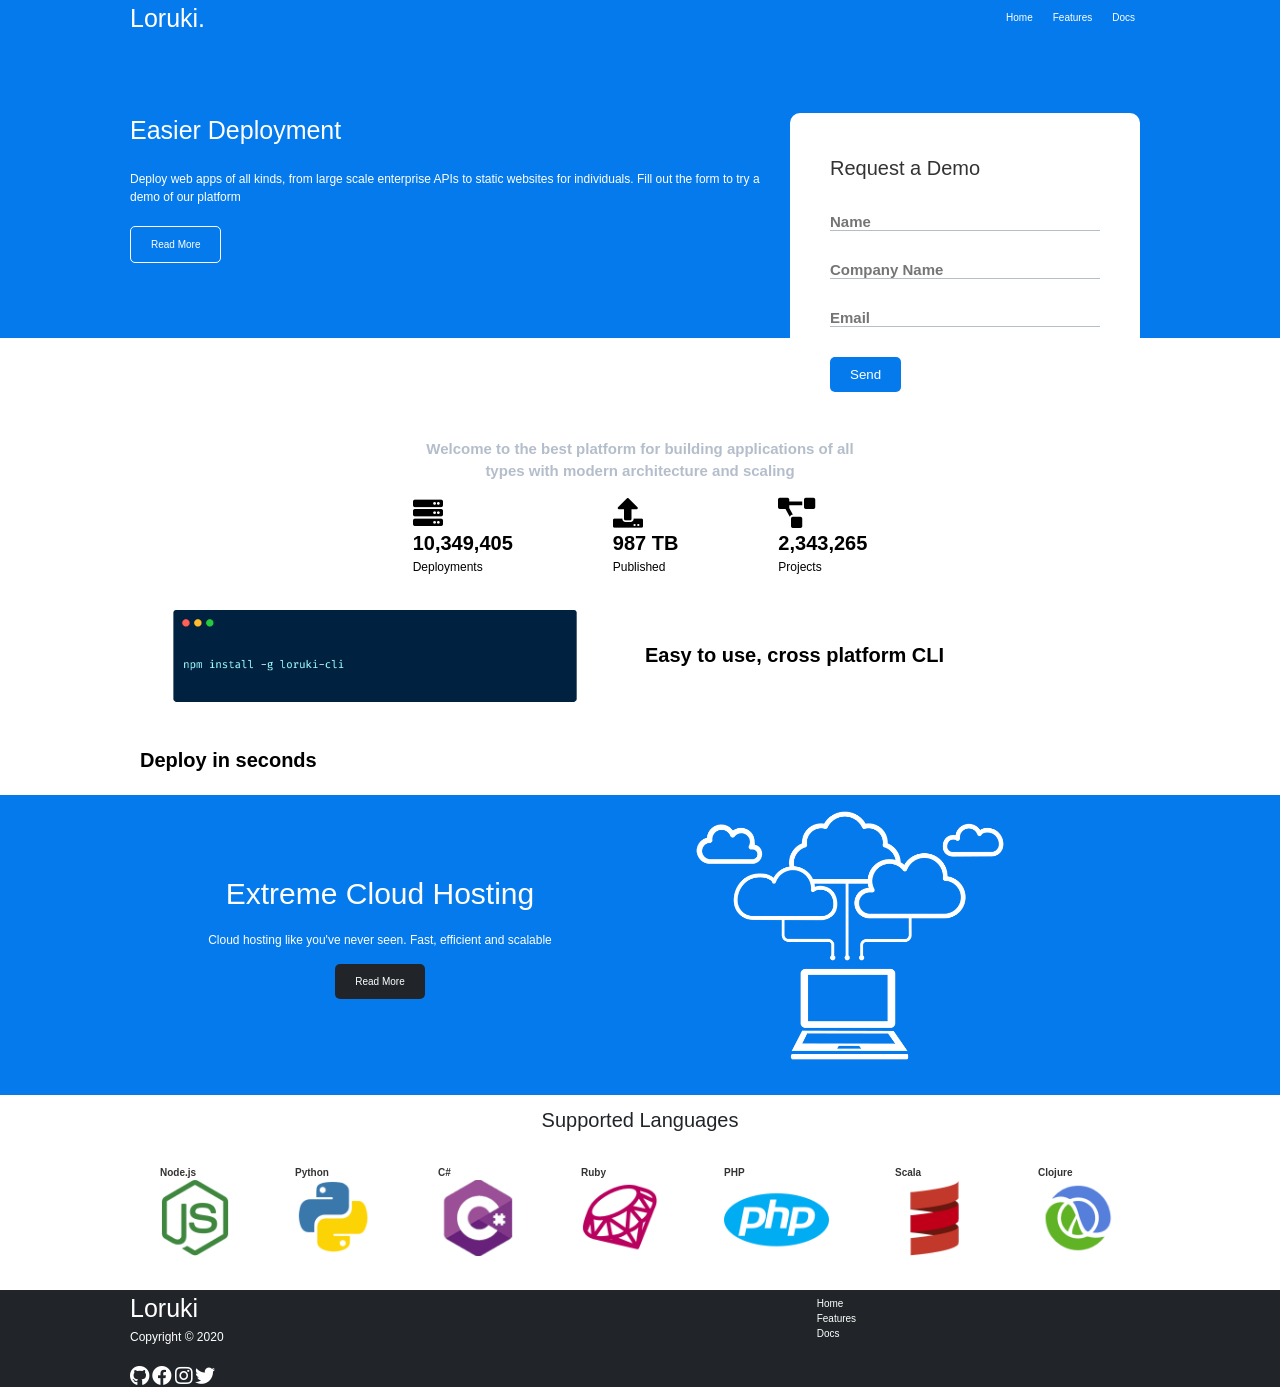
==== index.html @ 62351650 "initial repo  Commit" ====
<!DOCTYPE html>
<html lang="en">
<head>
    <meta charset="UTF-8">
    <meta name="viewport" content="width=device-width, initial-scale=1.0">
    <link rel="preconnect" href="https://fonts.googleapis.com">
    <link rel="preconnect" href="https://fonts.gstatic.com" crossorigin>
    <link href="https://fonts.googleapis.com/css2?family=Inter:ital,opsz,wght@0,14..32,100..900;1,14..32,100..900&display=swap" rel="stylesheet">
    <link rel="stylesheet" href="https://cdnjs.cloudflare.com/ajax/libs/font-awesome/5.15.1/css/all.min.css" integrity="sha512-+4zCK9k+qNFUR5X+cKL9EIR+ZOhtIloNl9GIKS57V1MyNsYpYcUrUeQc9vNfzsWfV28IaLL3i96P9sdNyeRssA==" crossorigin="anonymous" />
    <link rel="stylesheet" href="app.css">
    <title>Loruki | Cloud Hosting For Everyone</title>
</head>
<body>
    <!-- Navbar -->
    <div class="navbar">
        <div class="container flex">
             <h1 class="logo"><a href="index.html">Loruki.</a></h1>
            <nav>
                <ul class="flex-min" >
                    <li><a href="index.html">Home</a></li>
                    <li><a href="features.html">Features</a></li>
                    <li><a href="docs.html">Docs</a></li>
                </ul>
            </nav>
        </div>
    </div>
    
    <!-- Showcase -->
    <section class="showcase">
        <div class="container grid">
            <div class="showcase-text">
                <h1>Easier Deployment</h1>
                <p>Deploy web apps of all kinds, from large scale enterprise APIs to static websites for individuals. Fill out the form to try a demo of our platform</p>
                <a href="features.html" class="btn-outline">Read More</a>
            </div>

            <div class="showcase-form card">
                <h2>Request a Demo</h2>
                 <!--  <form name="contact" netlify-honeypot="bot-field" method="POST" data-netlify="true">
                    <input type="hidden" name="form-name" value="contact">
                    <p class="hidden">
                        <label>Don’t fill this out if you're human: <input name="bot-field" /></label>
                      </p>
                    <div class="form-control">
                        <input type="text" name="name" placeholder="Name" required>
                    </div>
                    <div class="form-control">
                        <input type="text" name="company" placeholder="Company Name" required>
                    </div>
                    <div class="form-control">
                        <input type="email" name="email" placeholder="Email" required>
                    </div>
                    <input type="submit" value="Send" class="btn btn-primary">
                </form> -->
                 <form>
                    <div class="form-control">
                        <input  class="input-class" type="text" name="name" placeholder="Name" required>
                    </div>
                    <div class="form-control">
                        <input  class="input-class" type="text" name="company" placeholder="Company Name" required>
                    </div>
                    <div class="form-control">
                        <input  class="input-class" type="email" name="email" placeholder="Email" required>
                    </div>
                    <input type="submit" value="Send" class="btn">
                </form>
            </div>
        </div>
    </section>

    <!-- Stats -->
    <section class="stats">
        <div class="container flex-2" >
            <h3 class="stats-heading">
                Welcome to the best platform for building applications of all <br> types with modern architecture and scaling
            </h3>

            <div class="flex-3">
                <div>
                    <i class="fas fa-server fa-3x"></i>
                    <h3>10,349,405</h3>
                    <p class="text-secondary">Deployments</p>
                </div>
                <div>
                    <i class="fas fa-upload fa-3x"></i>
                    <h3>987 TB</h3>
                    <p class="text-secondary">Published</p>
                </div>
                <div>
                    <i class="fas fa-project-diagram fa-3x"></i>
                    <h3>2,343,265</h3>
                    <p class="text-secondary">Projects</p>
                </div>
            </div>
        </div>
    </section>

    <!-- Cli -->
    <section class="cli">
        <div class="container grid-2">
            <img class="card-1" src="images/cli.png" alt="npm">
            <div>
                <h3>Easy to use, cross platform CLI</h3>
            </div>
            <div class="card-2">
                <h3>Deploy in seconds</h3>
            </div>
        </div>
    </section>

    <!-- Cloud -->
    <section class="section-bar">
        <div class="container sec-grid">
            <div class="text-center">
                <h2>Extreme Cloud Hosting</h2>
                <p>Cloud hosting like you've never seen. Fast, efficient and scalable</p>
                <a href="features.html" class="btn-dark">Read More</a>
            </div>
            <img src="images/cloud.png" alt="">
        </div>
    </section>

    <!-- Languages -->
    <section class="languages">
        <h2 class="textalign" >
            Supported Languages
        </h2>
        <div class="container section-flex">
            <div class="card">
                <h4>Node.js</h4>
                <img src="images/node.png" alt="">
            </div>
            <div class="card">
                <h4>Python</h4>
                <img src="images/python.png" alt="">
            </div>
            <div class="card">
                <h4>C#</h4>
                <img src="images/csharp.png" alt="">
            </div>
            <div class="card">
                <h4>Ruby</h4>
                <img src="images/ruby.png" alt="">
            </div>
            <div class="card">
                <h4>PHP</h4>
                <img src="images/php.png" alt="">
            </div>
            <div class="card">
                <h4>Scala</h4>
                <img src="images/scala.png" alt="">
            </div>
            <div class="card">
                <h4>Clojure</h4>
                <img src="images/clojure.png" alt="">
            </div>
        </div>
    </section>

    <!-- Footer -->
    <footer class="footer">
        <div class="container footer-grid">
            <div>
                <h1>Loruki
                </h1>
                <p>Copyright &copy; 2020</p>
            </div>
            <nav>
                <ul>
                    <li><a href="index.html">Home</a></li>
                    <li><a href="features.html">Features</a></li>
                    <li><a href="docs.html">Docs</a></li>
                </ul>
            </nav>
            <div class="social">
                <a href="#"><i class="fab fa-github fa-2x"></i></a>
                <a href="#"><i class="fab fa-facebook fa-2x"></i></a>
                <a href="#"><i class="fab fa-instagram fa-2x"></i></a>
                <a href="#"><i class="fab fa-twitter fa-2x"></i></a>
            </div>
        </div>
    </footer>
</body>
</html>
---- app.css ----
*{
    margin: 0%;
    padding: 0%;
    box-sizing: border-box;
}

:root{
    /* font size
    other fontsize notation system includes 
    md(medium) l(large) xl(extra large) 2xl 3xl e.t.c */

    --txt-sm: 1rem;
    --text-sm: 1.2rem;
    --text-base: 1.6rem;
    --text-paragraph: 2rem;
    --text-h5: 2.4rem;
    --text-h4: 3rem;
    --text-h3: 4rem;
    --text-h2: 4.8rem;
    --text-h1: 6.2rem;
    --max-width: 120rem;

    /* FONT WEIGHT */

    --font-weight-normal:400;
    --font-weight-medium:500;
    --font-weight-bold:700;

    /* LINE HEIGHT */

    --line-height-tight: 1.2;
    --line-height-normal:1.5;

    /* LETTER SPACING */

    --letter-spacing-tight:-2px;

    /* FONT-FAMILY */

    --font-family:'poppins', sans-serif;

    /* COLORS */

    --primary-tint: #ffffff;
    --primary-shade: #32a091;
    --grey-Shade:#212529;
    --White:#f4f4f4;
    --Black:#333333;

    /* MISCELLANEOUS */
    
}

html{
    font-size: 62.5%;
}

body{
    font-family:'poppins', sans-serif;
    font-weight: 400 ;
    line-height:1.5 ;
    overflow-x: hidden;
    background-color: ;
}

.container{
    margin: 0 auto;
    width: 90%;
    max-width: 1100px;
    padding: 0 40px;
    
}

h1,h2,h3{
    letter-spacing: 0px;
    line-height:1.5 ;
}

h1{
    font-size: 25px;
    font-weight: 200;
}

h2{
    font-size: 20px;
    font-weight: 200;
    color: #333;
}

h3{
    font-size: 20px;
}

p{
    font-size: 12px;
}

ul{
     list-style: none;
}

a{
    /* font-weight: 500;
    font-size:  15px; */
    color: #fff;
    text-decoration: none;
}

img{
    width: 95%;
}

.navbar{
    background-color: #047aed;
}

nav a:hover{
    border-bottom: 2px solid #fff;
}

.showcase{
    background-color: #047aed;
    height: 300px;
    margin-bottom: 100px;
}


.showcase-text{
    color: #fff;
    position: relative;
}

.showcase-text p{
    margin-bottom: 20px;
    margin-top: 20px;
}

.card{
    color: #333;
    background-color: #fff;
    padding: 20px;
    margin: 10px;
    border-radius: 10px;
}

.showcase-form{
    height: 250px;
    width: 350px;
    padding: 40px;
    position: relative;
    top: 50px;
    z-index: 99;
    justify-self: flex-end;
}

.form-control{
    margin: 30px 0 ;
    border: 0;
}

.input-class{
    border: 0;
    border-bottom: 1px solid #b4becb ;
    width: 100%;
    outline: none;
    font-size: 15px;
    font-weight: 700;
}

.btn{
    background-color: #047aed;
    color: #fff;
    padding: 10px 20px;
    cursor: pointer;
    border-radius: 5px;
    border: none;
}

.btn-outline{
    background-color: transparent;
    padding: 10px 20px;
    cursor: pointer;
    border-radius: 5px;
    border: 1px solid #fff;
    display: inline-block;
}

.btn-dark{
    padding: 10px 20px;
    background-color: #212529;
    border-radius: 5px;
}

.flex{
    display: flex;
    justify-content: space-between;
    height: 100%;
}
.flex-2{
    display: flex;
    flex-direction: column;
}

.flex-3{
    display: flex;
    justify-content: center;
    align-items: center;
    gap: 100px;
    margin-top: 15px;
}

.flex-min{
    display: flex;
    gap: 20px;
    padding: 10px;
    margin: 0 5px;
}

.grid{
    display: grid;
    grid-template-columns: 2fr 1fr;
    gap: 20px;
    height: 100%;
    justify-content: center;
    align-items: center;
    margin-bottom: 20px;
}

.sec-grid{
    display: grid;
    grid-template-columns: 1fr 1fr;
    gap: 20px;
    height: 100%;
    justify-content: center;
    align-items: center;
    margin-bottom: 20px;
}

.sec-grid img{
    width: 80%;
}

.grid-2{
    display: grid;
    grid-template-columns: 1fr 1fr;
    gap: 10px;
    height: 100%;
    justify-content: center;
    align-items: center;
    margin-bottom: 20px;
    padding: 0 50px;
    /* grid-column: 1/2; */
}

.stats-heading{
    color: #b4becb;
    text-align: center;
    font-size: 15px;
}

.section-bar{
    background-color: #047aed;
    display: flex;
    height: 300px;
    justify-content: center;
    align-items: center;
}

.text-center{
    display: flex;
    flex-direction: column;
    justify-content: center;
    align-items: center;
    gap: 15px;
    color: #fff;
}

.text-center h2{
    color: #FFF;
    font-size: 30px;
    text-align: center;
}

.text-center p{
    text-align: center;
    font-size: 12px;
}

.textalign{
    color: #212529;
    text-align: center;
    margin-top:10px;
}

.section-flex{
    display: flex;
    justify-content: space-between;
    height: 100%;
    flex-wrap: wrap;
}

.footer{
    background-color: #212529;
    color: #FFF;
    height: 100%;
}

.footer-grid{
    display: grid;
    grid-template-columns: 2fr 1fr;
    gap: 20px;
    height: 100%;
    justify-content: center;
    align-items: center;
}
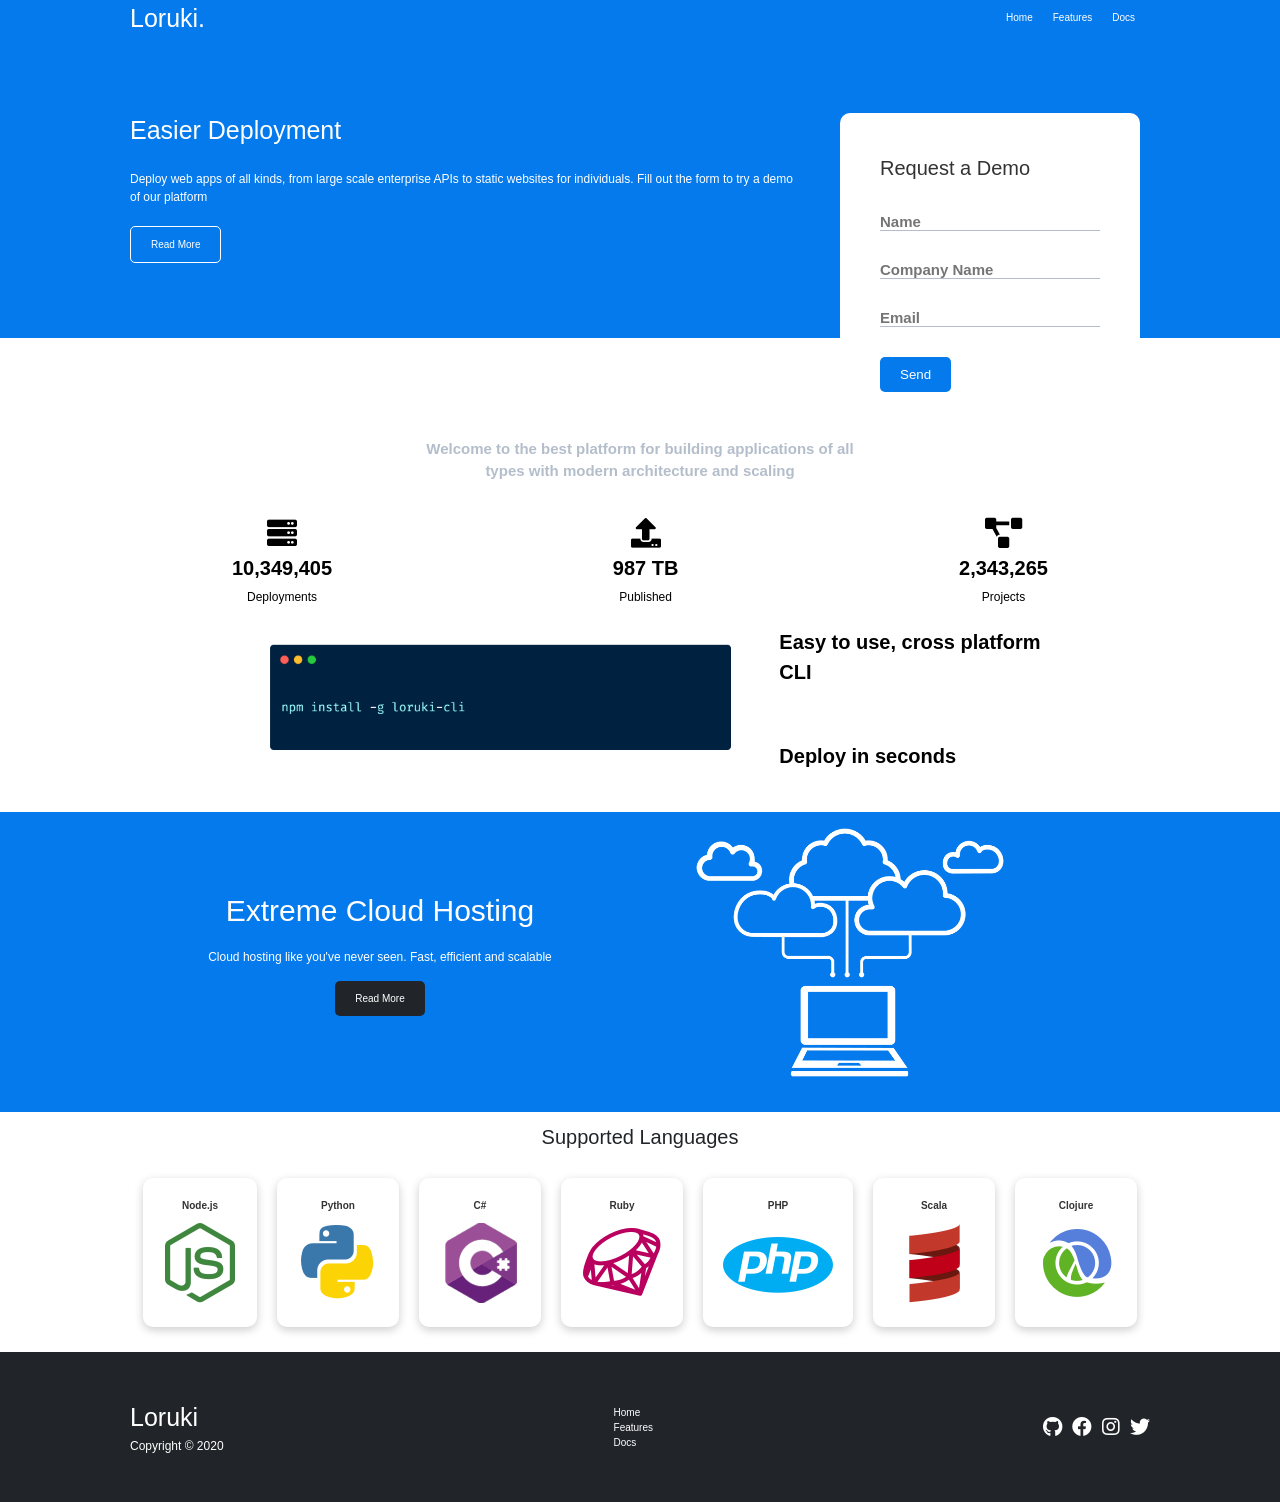
==== commit 09cd68a4: "landing page initial deployment" ====
--- a/index.html
+++ b/index.html
@@ -52,7 +52,7 @@
                     </div>
                     <input type="submit" value="Send" class="btn btn-primary">
                 </form> -->
-                 <form>
+                <form>
                     <div class="form-control">
                         <input  class="input-class" type="text" name="name" placeholder="Name" required>
                     </div>
@@ -70,39 +70,38 @@
 
     <!-- Stats -->
     <section class="stats">
-        <div class="container flex-2" >
+        <div class=" flex-2" >
             <h3 class="stats-heading">
                 Welcome to the best platform for building applications of all <br> types with modern architecture and scaling
             </h3>
 
             <div class="flex-3">
-                <div>
+                <div class="sub-section">
                     <i class="fas fa-server fa-3x"></i>
                     <h3>10,349,405</h3>
                     <p class="text-secondary">Deployments</p>
                 </div>
-                <div>
+                <div class="sub-section" >
                     <i class="fas fa-upload fa-3x"></i>
                     <h3>987 TB</h3>
                     <p class="text-secondary">Published</p>
                 </div>
-                <div>
+                <div class="sub-section" >
                     <i class="fas fa-project-diagram fa-3x"></i>
                     <h3>2,343,265</h3>
                     <p class="text-secondary">Projects</p>
                 </div>
             </div>
         </div>
-    </section>
 
-    <!-- Cli -->
-    <section class="cli">
-        <div class="container grid-2">
-            <img class="card-1" src="images/cli.png" alt="npm">
-            <div>
+        <div class="grid-2">
+            <div class="grid-item-1" >
+                <img  src="images/cli.png" alt="npm">
+            </div>
+            <div class="grid-item-2" >
                 <h3>Easy to use, cross platform CLI</h3>
             </div>
-            <div class="card-2">
+            <div class="grid-item-3">
                 <h3>Deploy in seconds</h3>
             </div>
         </div>
@@ -126,31 +125,31 @@
             Supported Languages
         </h2>
         <div class="container section-flex">
-            <div class="card">
+            <div class="language-card">
                 <h4>Node.js</h4>
                 <img src="images/node.png" alt="">
             </div>
-            <div class="card">
+            <div class="language-card">
                 <h4>Python</h4>
                 <img src="images/python.png" alt="">
             </div>
-            <div class="card">
+            <div class="language-card">
                 <h4>C#</h4>
                 <img src="images/csharp.png" alt="">
             </div>
-            <div class="card">
+            <div class="language-card">
                 <h4>Ruby</h4>
                 <img src="images/ruby.png" alt="">
             </div>
-            <div class="card">
+            <div class="language-card">
                 <h4>PHP</h4>
                 <img src="images/php.png" alt="">
             </div>
-            <div class="card">
+            <div class="language-card">
                 <h4>Scala</h4>
                 <img src="images/scala.png" alt="">
             </div>
-            <div class="card">
+            <div class="language-card">
                 <h4>Clojure</h4>
                 <img src="images/clojure.png" alt="">
             </div>
--- a/app.css
+++ b/app.css
@@ -107,7 +107,7 @@
 }
 
 img{
-    width: 95%;
+    width: 100%;
 }
 
 .navbar{
@@ -145,7 +145,7 @@
 
 .showcase-form{
     height: 250px;
-    width: 350px;
+    width: 300px;
     padding: 40px;
     position: relative;
     top: 50px;
@@ -203,9 +203,8 @@
 
 .flex-3{
     display: flex;
-    justify-content: center;
-    align-items: center;
-    gap: 100px;
+    justify-content: space-between;
+    align-items: center;
     margin-top: 15px;
 }
 
@@ -242,20 +241,35 @@
 
 .grid-2{
     display: grid;
-    grid-template-columns: 1fr 1fr;
+    grid-template-columns: 2fr 1fr;
     gap: 10px;
     height: 100%;
     justify-content: center;
     align-items: center;
     margin-bottom: 20px;
-    padding: 0 50px;
-    /* grid-column: 1/2; */
+}
+
+.stats{
+    margin: 0 auto;
+    width: 70%;
+    max-width: 1100px;
+    padding: 0 40px;
 }
 
 .stats-heading{
     color: #b4becb;
     text-align: center;
     font-size: 15px;
+    margin-bottom: 20px;
+}
+
+.grid-item-1{
+    grid-row: 1 / span 2;
+}
+
+.grid-item-3{
+    grid-row: 2/3;
+    grid-column: 2/3;
 }
 
 .section-bar{
@@ -264,6 +278,14 @@
     height: 300px;
     justify-content: center;
     align-items: center;
+}
+
+.sub-section{
+    display: flex;
+    flex-direction: column;
+    justify-content: center;
+    align-items: center;
+    gap: 5px;
 }
 
 .text-center{
@@ -294,22 +316,47 @@
 
 .section-flex{
     display: flex;
-    justify-content: space-between;
-    height: 100%;
-    flex-wrap: wrap;
+    height: 200px;
+    justify-content: center;
+    align-items: center;
 }
 
 .footer{
     background-color: #212529;
     color: #FFF;
-    height: 100%;
+    height: 150px;
+    display: flex;
 }
 
 .footer-grid{
-    display: grid;
-    grid-template-columns: 2fr 1fr;
+    display: flex; 
+    justify-content: space-between;
     gap: 20px;
     height: 100%;
-    justify-content: center;
-    align-items: center;
+    align-items: center;
+}
+
+.social{
+    display: flex;
+    gap: 10px;
+}
+
+.language-card{
+    padding: 20px;
+    border-radius: 10px;
+    background-color: #fff;
+    color: #333;
+    margin: 10px;
+    box-shadow: 0 3px 10px rgba(0,0,0,0.2);
+    
+}
+
+.language-card :hover{
+    transform: translateY(-15px);
+}
+
+
+.language-card h4{
+    text-align: center;
+    margin-bottom: 10px;
 }
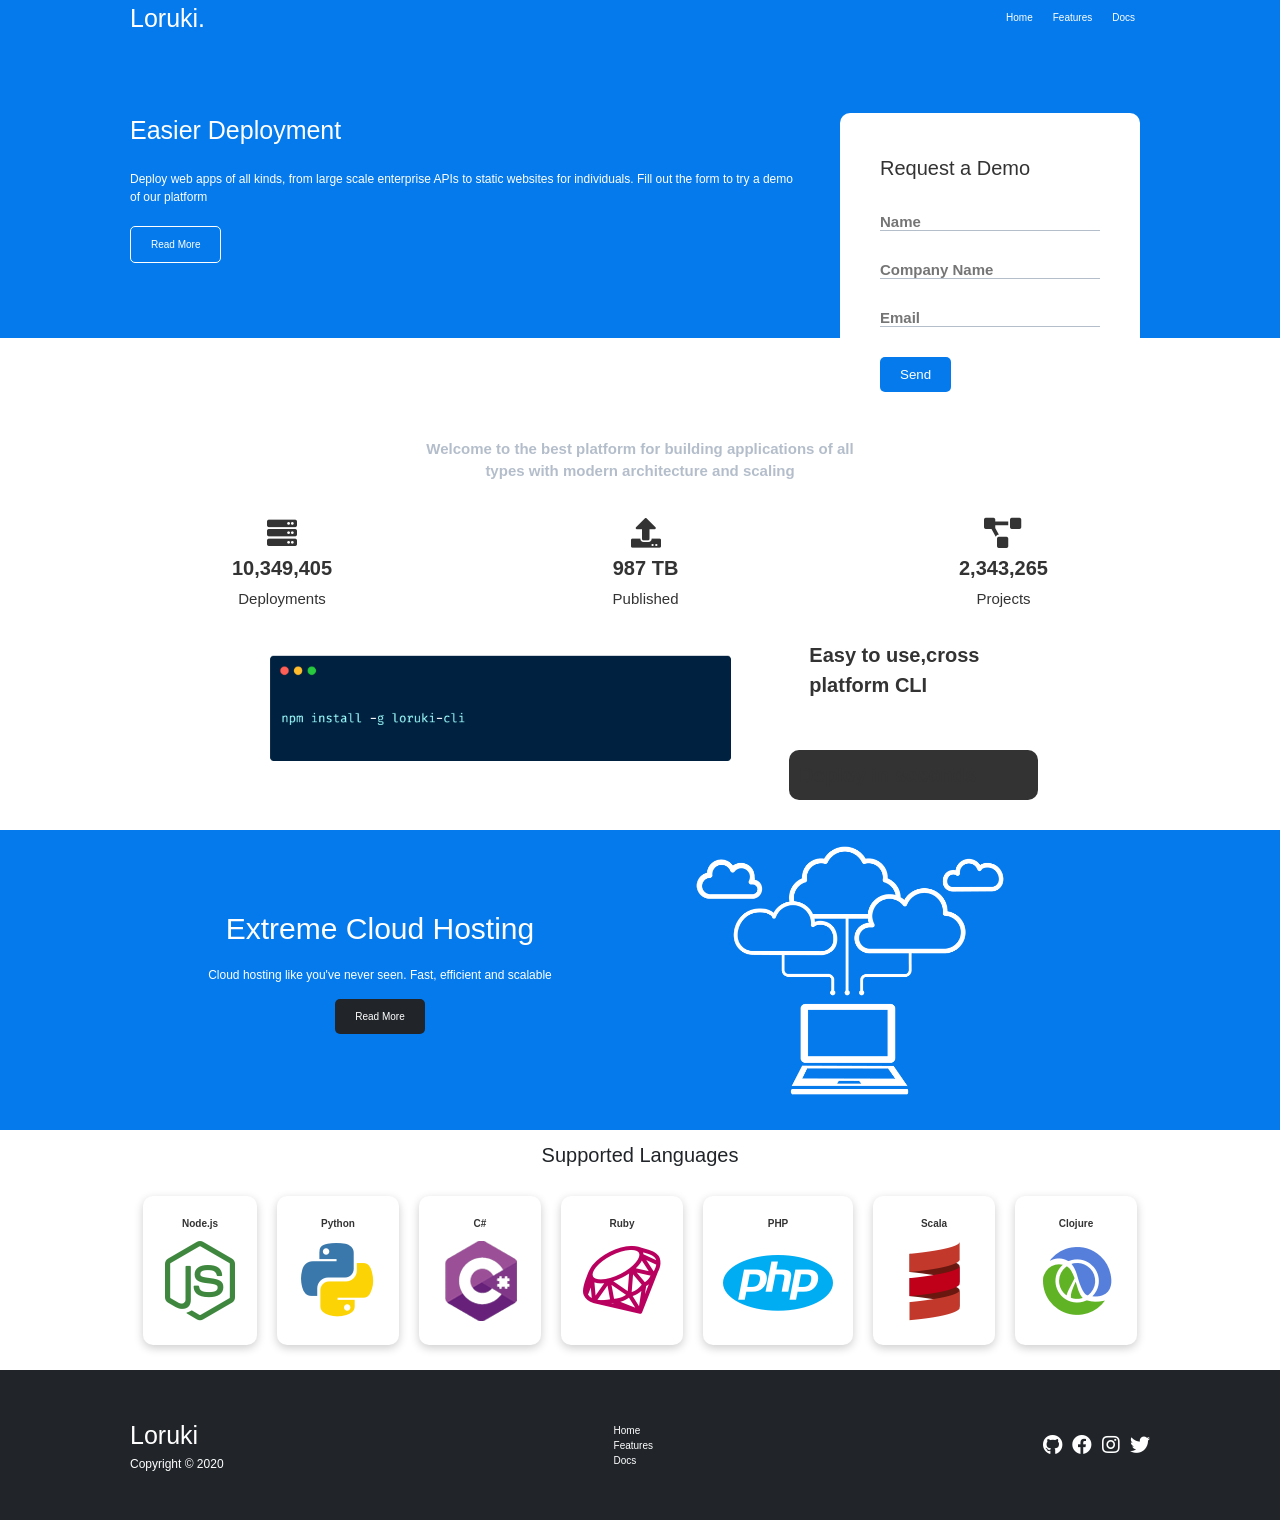
==== commit e7b92cbd: "placing grid items" ====
--- a/index.html
+++ b/index.html
@@ -99,7 +99,7 @@
                 <img  src="images/cli.png" alt="npm">
             </div>
             <div class="grid-item-2" >
-                <h3>Easy to use, cross platform CLI</h3>
+                <h3>Easy to use,cross platform CLI</h3>
             </div>
             <div class="grid-item-3">
                 <h3>Deploy in seconds</h3>
--- a/app.css
+++ b/app.css
@@ -60,7 +60,7 @@
     font-weight: 400 ;
     line-height:1.5 ;
     overflow-x: hidden;
-    background-color: ;
+    color: #333;
 }
 
 .container{
@@ -267,9 +267,20 @@
     grid-row: 1 / span 2;
 }
 
+.grid-item-2{
+    background-color: white;
+    padding: 20px;
+    margin: 10px;
+    border-radius: 10px;
+}
+
 .grid-item-3{
     grid-row: 2/3;
     grid-column: 2/3;
+    background-color: #333;
+    padding: 10px ;
+    margin: 10px;
+    border-radius: 10px;
 }
 
 .section-bar{
@@ -306,6 +317,10 @@
 .text-center p{
     text-align: center;
     font-size: 12px;
+}
+
+.text-secondary{
+    font-size: 15px;
 }
 
 .textalign{
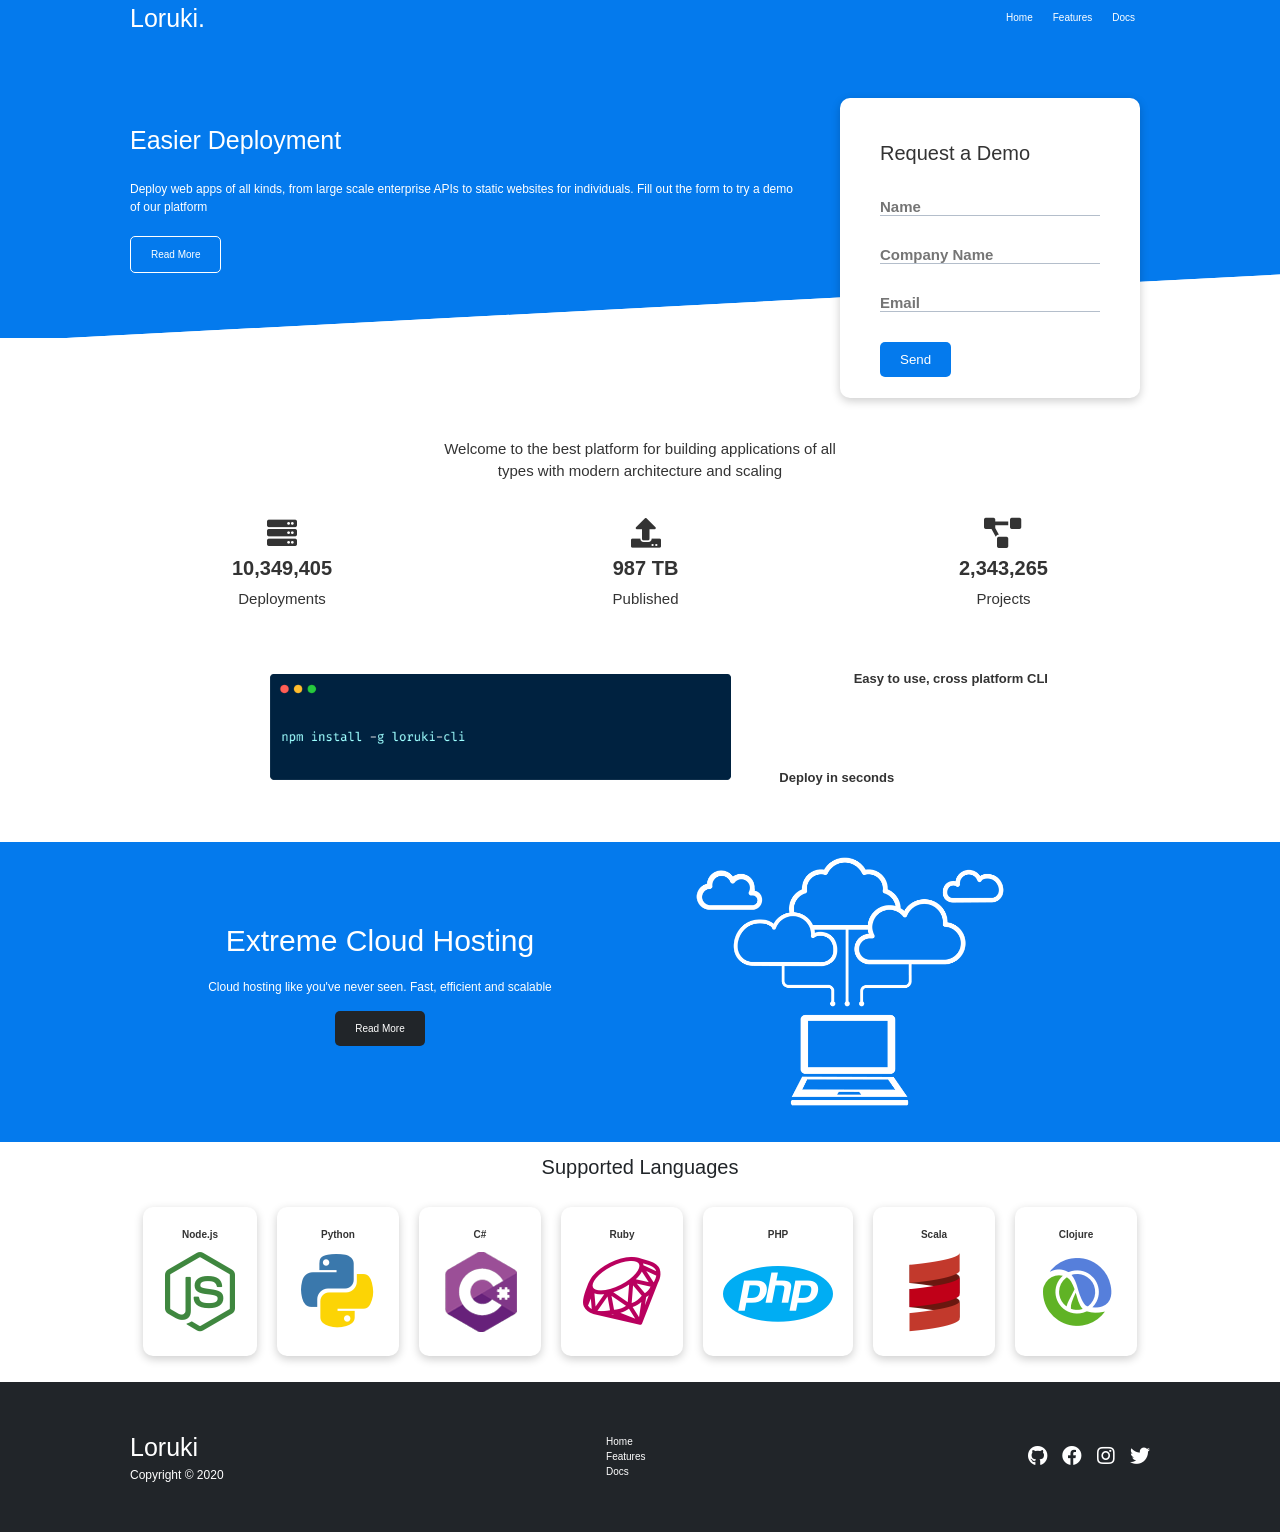
==== commit f1700a18: "Initial Website Layout deployment" ====
--- a/index.html
+++ b/index.html
@@ -99,7 +99,7 @@
                 <img  src="images/cli.png" alt="npm">
             </div>
             <div class="grid-item-2" >
-                <h3>Easy to use,cross platform CLI</h3>
+                <h3>Easy to use, cross platform CLI</h3>
             </div>
             <div class="grid-item-3">
                 <h3>Deploy in seconds</h3>
--- a/app.css
+++ b/app.css
@@ -110,6 +110,18 @@
     width: 100%;
 }
 
+.img{
+    width: 50%;
+}
+
+.img-2{
+    width: 70%;
+}
+
+.grid-item-2{
+    justify-self: end;
+}
+
 .navbar{
     background-color: #047aed;
 }
@@ -122,8 +134,60 @@
     background-color: #047aed;
     height: 300px;
     margin-bottom: 100px;
-}
-
+    position: relative;
+}
+
+.showcase-features{
+    background-color: #047aed;
+    height: 200px;
+    position: relative;
+}
+
+.showcase-features-flex{
+    display: flex;
+    flex-direction: column;
+    gap: 10px;
+}
+
+.xl{
+    color: #FFF;
+    font-size: 30px;
+}
+
+.lead{
+    color: #FFF;
+    font-size: 15px;
+}
+
+.subsection{
+    background-color: #616161;
+    height: 250px;
+    opacity: rgba(0, 0, 0, 0);
+    margin-bottom: 50px;
+}
+
+.sub-head{
+    display: flex;
+    flex-direction: column;
+    gap: 15px;
+}
+
+.showcase::before,
+.showcase::after{
+    content: '';
+    position: absolute;
+    height: 100px;
+    bottom: -70px;
+    right: 0;
+    left: 0;
+    background-color: #fff;
+    transform: skewY(-3deg);
+}
+
+.showcase .grid{
+    position: relative;
+    z-index: 1;
+}
 
 .showcase-text{
     color: #fff;
@@ -141,10 +205,11 @@
     padding: 20px;
     margin: 10px;
     border-radius: 10px;
+    box-shadow: 0 3px 10px rgba(0,0,0,0.2);
 }
 
 .showcase-form{
-    height: 250px;
+    height: 300px;
     width: 300px;
     padding: 40px;
     position: relative;
@@ -199,6 +264,7 @@
 .flex-2{
     display: flex;
     flex-direction: column;
+    margin-bottom: 25px;
 }
 
 .flex-3{
@@ -257,30 +323,28 @@
 }
 
 .stats-heading{
-    color: #b4becb;
+    color: #333;
     text-align: center;
     font-size: 15px;
     margin-bottom: 20px;
+    font-weight: 500;
 }
 
 .grid-item-1{
     grid-row: 1 / span 2;
-}
-
-.grid-item-2{
-    background-color: white;
-    padding: 20px;
-    margin: 10px;
-    border-radius: 10px;
 }
 
 .grid-item-3{
     grid-row: 2/3;
     grid-column: 2/3;
-    background-color: #333;
-    padding: 10px ;
-    margin: 10px;
-    border-radius: 10px;
+}
+
+.grid-item-2 h3{
+    font-size: 13px;
+}
+
+.grid-item-3 h3{
+    font-size: 13px;
 }
 
 .section-bar{
@@ -353,7 +417,7 @@
 
 .social{
     display: flex;
-    gap: 10px;
+    gap: 15px;
 }
 
 .language-card{
@@ -366,12 +430,108 @@
     
 }
 
-.language-card :hover{
+.language-card:hover{
     transform: translateY(-15px);
+    transition: all 0.2s ease-in-out;
 }
 
 
 .language-card h4{
     text-align: center;
     margin-bottom: 10px;
+}
+
+.features-main{
+    display: grid;
+}
+.features-grid-3{
+    display: grid;
+    grid-template-columns: 2fr 1fr;
+    gap: 20px;
+    height: 100%;
+    justify-content: center;
+    align-items: center;
+    margin-bottom: 20px;
+}
+
+.features-grid-item-1{
+    display: grid;
+    grid-column: 1/ span 2;
+}
+
+.docs-main{
+    display: grid;
+    margin-top: 30px;
+}
+
+.docs-grid{
+    display: grid;
+    grid-template-columns: 30% 70%;
+    gap: 20px;
+    justify-content: center;
+    align-items: center;
+    margin-bottom: 20px;
+}
+
+.docs-main-card-1{
+    align-self: stretch;
+    height: 350px;
+    background-color: #b4becb;
+    opacity: 0.2;
+    
+}
+
+.docs-main-card-1 a{
+    color: #333;
+    font-size: 12px;
+    border-bottom: 1px solid #333;
+}
+
+.my-2{
+    font-size: 15px;
+    font-weight: 100;
+    margin-bottom: 10px;
+}
+
+.text-primary{
+    margin-bottom: 10px;
+}
+
+.docs-main-card-2{
+    display: flex;
+    flex-direction: column;
+    gap: 10px;
+} 
+
+.alert{
+    display: flex;
+    /* justify-content: space-between; */
+    align-items: center;
+    background-color: green;
+    color: #fff;
+    height: 30px;
+    padding-left: 20px;
+}
+
+.docs-main-card-2 h3{
+    font-size: 15px;
+    font-weight: 400;
+}
+pre{
+    display: flex;
+    align-items: center;
+    height: 30px;
+    padding-left: 20px;
+    background-color: #333;
+    color: #fff;
+}
+
+.btn-primary{
+    display: inline-block;
+    background-color: #047aed;
+    color: #fff;
+    padding: 10px 20px;
+    cursor: pointer;
+    border-radius: 5px;
+    border: none;
 }
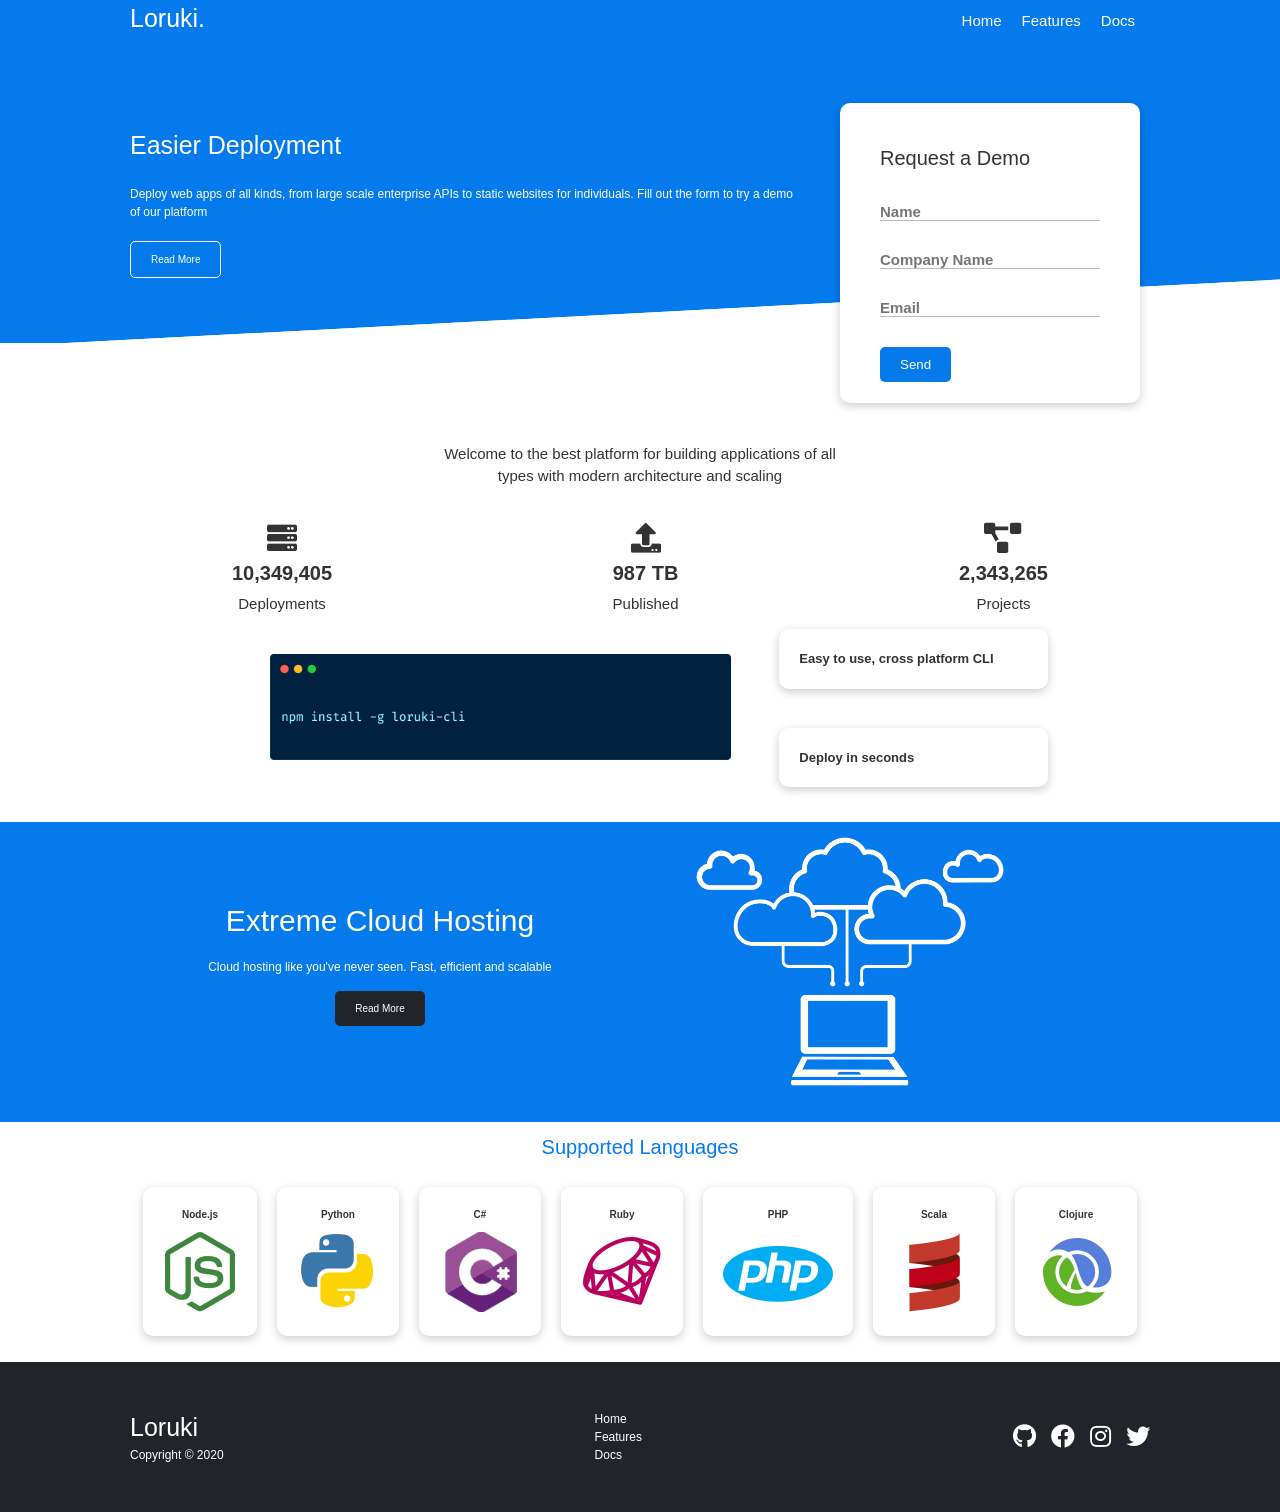
==== commit 615619fa: "adding Rems for overall responsiveness and Scalability" ====
--- a/index.html
+++ b/index.html
@@ -7,6 +7,7 @@
     <link rel="preconnect" href="https://fonts.gstatic.com" crossorigin>
     <link href="https://fonts.googleapis.com/css2?family=Inter:ital,opsz,wght@0,14..32,100..900;1,14..32,100..900&display=swap" rel="stylesheet">
     <link rel="stylesheet" href="https://cdnjs.cloudflare.com/ajax/libs/font-awesome/5.15.1/css/all.min.css" integrity="sha512-+4zCK9k+qNFUR5X+cKL9EIR+ZOhtIloNl9GIKS57V1MyNsYpYcUrUeQc9vNfzsWfV28IaLL3i96P9sdNyeRssA==" crossorigin="anonymous" />
+    <link rel="stylesheet" href="media-queries.css">
     <link rel="stylesheet" href="app.css">
     <title>Loruki | Cloud Hosting For Everyone</title>
 </head>
--- a/app.css
+++ b/app.css
@@ -41,11 +41,11 @@
 
     /* COLORS */
 
-    --primary-tint: #ffffff;
-    --primary-shade: #32a091;
-    --grey-Shade:#212529;
-    --White:#f4f4f4;
-    --Black:#333333;
+    --primary-tint:  #212529;
+    --primary-shade: #047aed;
+    --grey-Shade:#b4becb;
+    --White:#fff;
+    --Black:#333;
 
     /* MISCELLANEOUS */
     
@@ -66,8 +66,8 @@
 .container{
     margin: 0 auto;
     width: 90%;
-    max-width: 1100px;
-    padding: 0 40px;
+    max-width: 110rem;
+    padding: 0 4rem;
     
 }
 
@@ -77,22 +77,22 @@
 }
 
 h1{
-    font-size: 25px;
+    font-size: 2.5rem;
     font-weight: 200;
 }
 
 h2{
-    font-size: 20px;
+    font-size: 2rem;
     font-weight: 200;
-    color: #333;
+    color: var(--Black);
 }
 
 h3{
-    font-size: 20px;
+    font-size: 2rem;
 }
 
 p{
-    font-size: 12px;
+    font-size: 1.2rem;
 }
 
 ul{
@@ -102,7 +102,7 @@
 a{
     /* font-weight: 500;
     font-size:  15px; */
-    color: #fff;
+    color: var(--White);
     text-decoration: none;
 }
 
@@ -112,18 +112,16 @@
 
 .img{
     width: 50%;
+    justify-self: end;
 }
 
 .img-2{
     width: 70%;
-}
-
-.grid-item-2{
     justify-self: end;
 }
 
 .navbar{
-    background-color: #047aed;
+    background-color: var(--primary-shade);
 }
 
 nav a:hover{
@@ -131,56 +129,55 @@
 }
 
 .showcase{
-    background-color: #047aed;
-    height: 300px;
+    background-color: var(--primary-shade);
+    height: 30rem;
     margin-bottom: 100px;
     position: relative;
 }
 
 .showcase-features{
-    background-color: #047aed;
-    height: 200px;
+    background-color: var(--primary-shade);
+    height: 20rem;
     position: relative;
 }
 
 .showcase-features-flex{
     display: flex;
     flex-direction: column;
-    gap: 10px;
+    gap: 1rem;
 }
 
 .xl{
-    color: #FFF;
-    font-size: 30px;
+    color: var(--White);
+    font-size: 3rem;
 }
 
 .lead{
-    color: #FFF;
-    font-size: 15px;
+    color: var(--White);
+    font-size: 1.5rem;
 }
 
 .subsection{
-    background-color: #616161;
-    height: 250px;
-    opacity: rgba(0, 0, 0, 0);
-    margin-bottom: 50px;
+    height: 25rem;
+    background-color: rgba(97, 97, 97, 0.1);
+    margin-bottom: 5rem;
 }
 
 .sub-head{
     display: flex;
     flex-direction: column;
-    gap: 15px;
+    gap: 1.5rem;
 }
 
 .showcase::before,
 .showcase::after{
     content: '';
     position: absolute;
-    height: 100px;
-    bottom: -70px;
+    height: 10rem;
+    bottom: -7rem;
     right: 0;
     left: 0;
-    background-color: #fff;
+    background-color: var(--White);
     transform: skewY(-3deg);
 }
 
@@ -190,36 +187,36 @@
 }
 
 .showcase-text{
-    color: #fff;
+    color: var(--White);
     position: relative;
 }
 
 .showcase-text p{
-    margin-bottom: 20px;
-    margin-top: 20px;
+    margin-bottom: 2rem;
+    margin-top: 2rem;
 }
 
 .card{
     color: #333;
-    background-color: #fff;
-    padding: 20px;
-    margin: 10px;
-    border-radius: 10px;
+    background-color: var(--White);
+    padding: 2rem;
+    margin: 1rem;
+    border-radius: 1rem;
     box-shadow: 0 3px 10px rgba(0,0,0,0.2);
 }
 
 .showcase-form{
-    height: 300px;
-    width: 300px;
-    padding: 40px;
+    height: 30rem;
+    width: 30rem;
+    padding: 4rem;
     position: relative;
-    top: 50px;
+    top: 5rem;
     z-index: 99;
     justify-self: flex-end;
 }
 
 .form-control{
-    margin: 30px 0 ;
+    margin: 3rem 0 ;
     border: 0;
 }
 
@@ -228,14 +225,14 @@
     border-bottom: 1px solid #b4becb ;
     width: 100%;
     outline: none;
-    font-size: 15px;
+    font-size: 1.5rem;
     font-weight: 700;
 }
 
 .btn{
-    background-color: #047aed;
-    color: #fff;
-    padding: 10px 20px;
+    background-color: var(--primary-shade);
+    color: var(--White);
+    padding: 1rem 2rem;
     cursor: pointer;
     border-radius: 5px;
     border: none;
@@ -243,7 +240,7 @@
 
 .btn-outline{
     background-color: transparent;
-    padding: 10px 20px;
+    padding: 1rem 2rem;
     cursor: pointer;
     border-radius: 5px;
     border: 1px solid #fff;
@@ -251,8 +248,8 @@
 }
 
 .btn-dark{
-    padding: 10px 20px;
-    background-color: #212529;
+    padding: 1rem 2rem;
+    background-color: var(--primary-tint);
     border-radius: 5px;
 }
 
@@ -264,41 +261,42 @@
 .flex-2{
     display: flex;
     flex-direction: column;
-    margin-bottom: 25px;
+    margin-bottom: 2,5rem;
 }
 
 .flex-3{
     display: flex;
     justify-content: space-between;
     align-items: center;
-    margin-top: 15px;
+    margin-top: 1.5rem;
 }
 
 .flex-min{
     display: flex;
-    gap: 20px;
-    padding: 10px;
+    gap: 2rem;
+    padding: 1rem;
     margin: 0 5px;
+    font-size: 1.5rem;
 }
 
 .grid{
     display: grid;
     grid-template-columns: 2fr 1fr;
-    gap: 20px;
+    gap: 2rem;
     height: 100%;
     justify-content: center;
     align-items: center;
-    margin-bottom: 20px;
+    margin-bottom: 2rem;
 }
 
 .sec-grid{
     display: grid;
     grid-template-columns: 1fr 1fr;
-    gap: 20px;
+    gap: 2rem;
     height: 100%;
     justify-content: center;
     align-items: center;
-    margin-bottom: 20px;
+    margin-bottom: 2rem;
 }
 
 .sec-grid img{
@@ -312,45 +310,54 @@
     height: 100%;
     justify-content: center;
     align-items: center;
-    margin-bottom: 20px;
+    margin-bottom: 2rem;
 }
 
 .stats{
     margin: 0 auto;
     width: 70%;
     max-width: 1100px;
-    padding: 0 40px;
+    padding: 0 4rem;
 }
 
 .stats-heading{
     color: #333;
     text-align: center;
-    font-size: 15px;
-    margin-bottom: 20px;
+    font-size: 1.5rem;
+    margin-bottom: 2rem;
     font-weight: 500;
 }
 
 .grid-item-1{
     grid-row: 1 / span 2;
+}
+
+.grid-item-2{
+     box-shadow: 0 3px 10px rgba(0,0,0,0.2);
+    padding: 2rem;
+    border-radius: 1rem;
 }
 
 .grid-item-3{
     grid-row: 2/3;
     grid-column: 2/3;
+    box-shadow: 0 3px 10px rgba(0,0,0,0.2);
+    padding: 2rem;
+    border-radius: 1rem;
 }
 
 .grid-item-2 h3{
-    font-size: 13px;
+    font-size: 1.3rem;
 }
 
 .grid-item-3 h3{
-    font-size: 13px;
+    font-size: 1.3rem;
 }
 
 .section-bar{
-    background-color: #047aed;
-    display: flex;
-    height: 300px;
+    background-color: var(--primary-shade);
+    display: flex;
+    height: 30rem;
     justify-content: center;
     align-items: center;
 }
@@ -368,64 +375,68 @@
     flex-direction: column;
     justify-content: center;
     align-items: center;
-    gap: 15px;
-    color: #fff;
+    gap: 1.5rem;
+    color: var(--White);
 }
 
 .text-center h2{
-    color: #FFF;
-    font-size: 30px;
+    color: var(--White);
+    font-size: 3rem;
     text-align: center;
 }
 
 .text-center p{
     text-align: center;
-    font-size: 12px;
+    font-size: 1.2rem;
 }
 
 .text-secondary{
-    font-size: 15px;
+    font-size: 1.5rem;
 }
 
 .textalign{
-    color: #212529;
+    color: var(--primary-shade);
     text-align: center;
-    margin-top:10px;
+    margin-top:1rem;
 }
 
 .section-flex{
     display: flex;
-    height: 200px;
+    height: 20rem;
     justify-content: center;
     align-items: center;
 }
 
 .footer{
-    background-color: #212529;
-    color: #FFF;
-    height: 150px;
+    background-color: var(--primary-tint);
+    color: var(--White);
+    height: 15rem;
     display: flex;
 }
 
 .footer-grid{
     display: flex; 
     justify-content: space-between;
-    gap: 20px;
+    gap: 2rem;
     height: 100%;
     align-items: center;
 }
 
+.footer-grid a{
+    font-size: 1.2rem;
+}
+
 .social{
     display: flex;
-    gap: 15px;
+    gap: 1.5rem;
 }
 
 .language-card{
-    padding: 20px;
+    padding: 2rem;
     border-radius: 10px;
-    background-color: #fff;
-    color: #333;
-    margin: 10px;
+    background-color: var(--White);
+    color: var(--Black);
+    margin: 1rem;
     box-shadow: 0 3px 10px rgba(0,0,0,0.2);
     
 }
@@ -438,7 +449,7 @@
 
 .language-card h4{
     text-align: center;
-    margin-bottom: 10px;
+    margin-bottom: 1rem;
 }
 
 .features-main{
@@ -446,92 +457,109 @@
 }
 .features-grid-3{
     display: grid;
-    grid-template-columns: 2fr 1fr;
-    gap: 20px;
+    grid-template-columns: 1fr  1fr 1fr;
+    gap: 2rem;
     height: 100%;
     justify-content: center;
     align-items: center;
-    margin-bottom: 20px;
+    margin-bottom: 2rem;
 }
 
 .features-grid-item-1{
-    display: grid;
+    display: flex;
+    gap: 1.5rem;
+    grid-column: 1/ span 3;
+    align-items: center;
+}
+
+.features-grid-item-2{
+    display: flex;
+    gap: 1.5rem;
     grid-column: 1/ span 2;
+    align-items: center;
+}
+
+.features-grid-item{
+    display: flex;
+    gap: 1.5rem;
+    align-items: center;
 }
 
 .docs-main{
     display: grid;
-    margin-top: 30px;
+    margin-top: 3rem;
 }
 
 .docs-grid{
     display: grid;
     grid-template-columns: 30% 70%;
-    gap: 20px;
-    justify-content: center;
-    align-items: center;
-    margin-bottom: 20px;
+    gap: 2rem;
+    justify-content: center;
+    align-items: center;
+    margin-bottom: 2rem;
 }
 
 .docs-main-card-1{
     align-self: stretch;
-    height: 350px;
-    background-color: #b4becb;
-    opacity: 0.2;
+    height: 35rem;
+    background-color: rgba(180, 190, 203, 0.2);
     
 }
 
 .docs-main-card-1 a{
-    color: #333;
-    font-size: 12px;
+    color: var(--Black);
+    font-size: 1.2rem;
     border-bottom: 1px solid #333;
 }
 
 .my-2{
-    font-size: 15px;
-    font-weight: 100;
-    margin-bottom: 10px;
+    font-size: 1.5rem;
+    font-weight: 700;
+    margin-bottom: 1rem;
 }
 
 .text-primary{
-    margin-bottom: 10px;
+    margin-bottom: 1rem;
 }
 
 .docs-main-card-2{
     display: flex;
     flex-direction: column;
-    gap: 10px;
+    gap: 1rem;
 } 
 
 .alert{
     display: flex;
-    /* justify-content: space-between; */
+    gap: 1rem;
     align-items: center;
     background-color: green;
-    color: #fff;
-    height: 30px;
+    color: var(--White);
+    height: 3rem;
     padding-left: 20px;
+    font-size: 1.5rem;
 }
 
 .docs-main-card-2 h3{
-    font-size: 15px;
+    font-size: 1.5rem;
     font-weight: 400;
 }
 pre{
     display: flex;
     align-items: center;
-    height: 30px;
-    padding-left: 20px;
-    background-color: #333;
-    color: #fff;
+    height: 3rem;
+    padding-left: 2rem;
+    background-color: var(--Black);
+    color: var(--White);
+    font-size: 1.2rem;
 }
 
 .btn-primary{
     display: inline-block;
-    background-color: #047aed;
-    color: #fff;
-    padding: 10px 20px;
+    background-color: var(--primary-shade);
+    color: var(--White);
+    padding: 1rem 2rem;
     cursor: pointer;
     border-radius: 5px;
     border: none;
+    font-size: 1.5rem;
 }
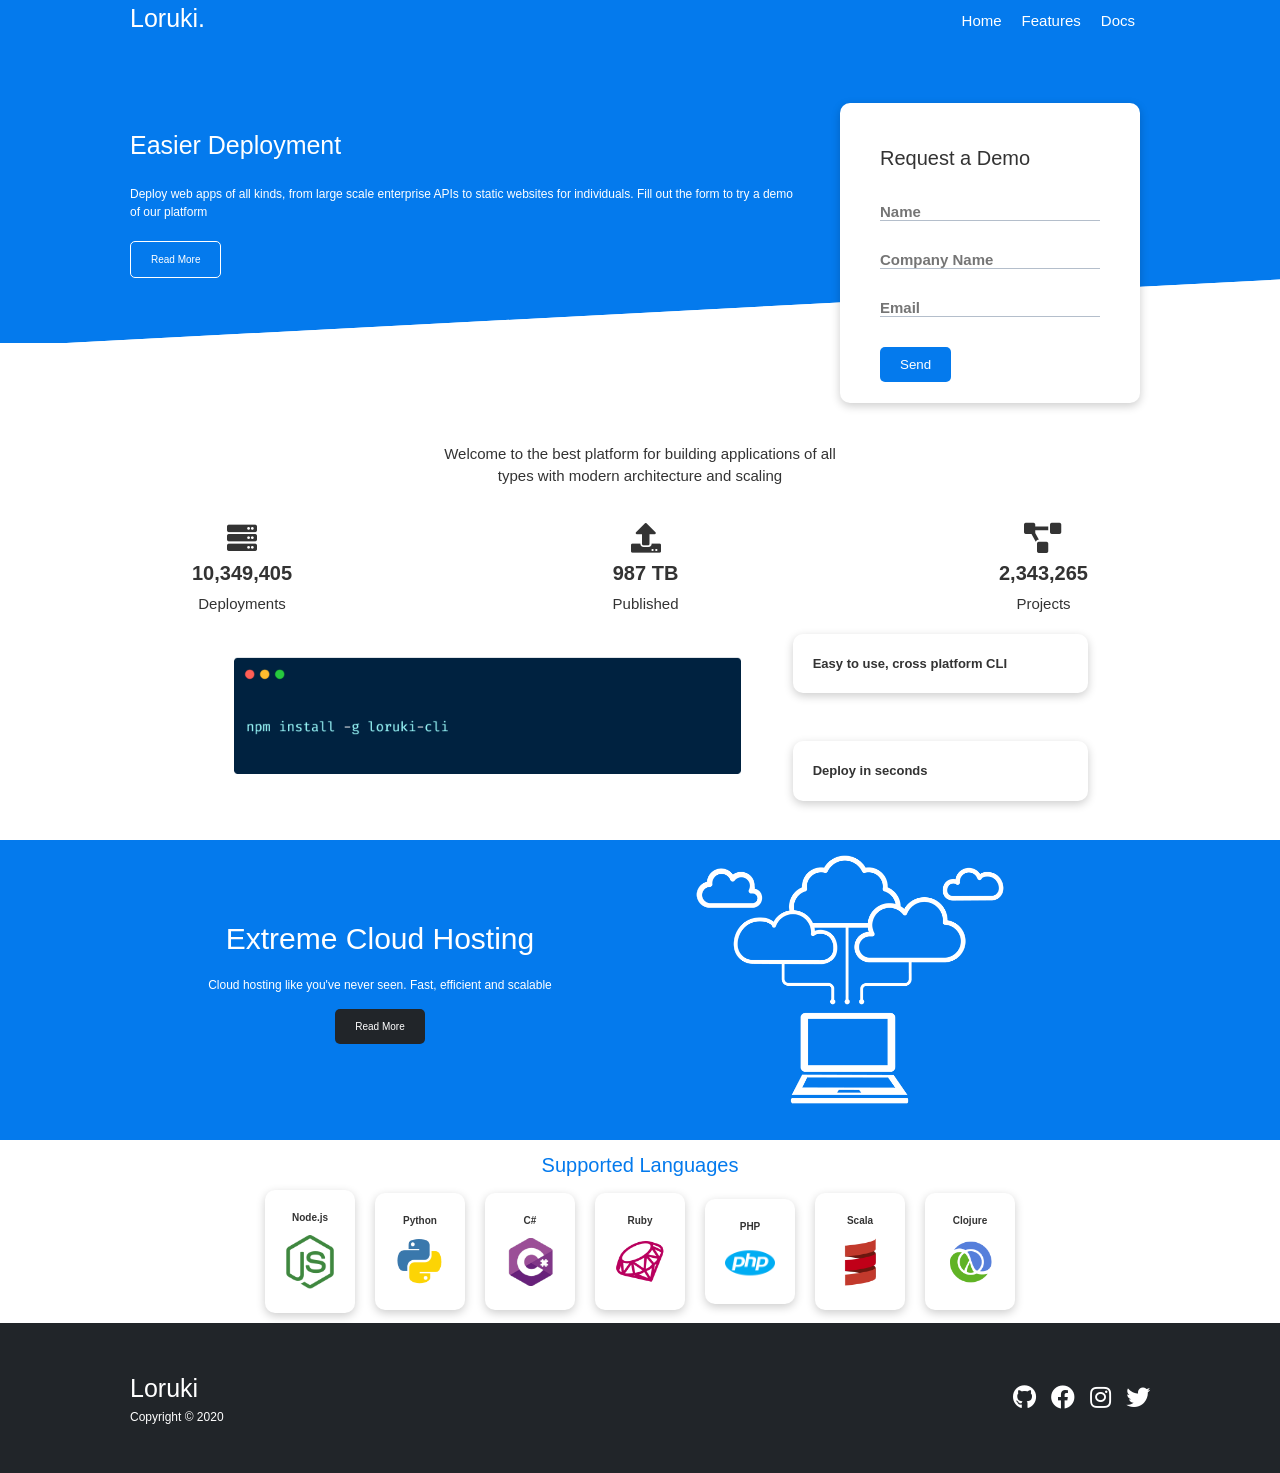
==== commit 4a376fa3: "add media queries for website responsiveness" ====
--- a/index.html
+++ b/index.html
@@ -7,8 +7,8 @@
     <link rel="preconnect" href="https://fonts.gstatic.com" crossorigin>
     <link href="https://fonts.googleapis.com/css2?family=Inter:ital,opsz,wght@0,14..32,100..900;1,14..32,100..900&display=swap" rel="stylesheet">
     <link rel="stylesheet" href="https://cdnjs.cloudflare.com/ajax/libs/font-awesome/5.15.1/css/all.min.css" integrity="sha512-+4zCK9k+qNFUR5X+cKL9EIR+ZOhtIloNl9GIKS57V1MyNsYpYcUrUeQc9vNfzsWfV28IaLL3i96P9sdNyeRssA==" crossorigin="anonymous" />
+    <link rel="stylesheet" href="app.css">
     <link rel="stylesheet" href="media-queries.css">
-    <link rel="stylesheet" href="app.css">
     <title>Loruki | Cloud Hosting For Everyone</title>
 </head>
 <body>
@@ -128,31 +128,31 @@
         <div class="container section-flex">
             <div class="language-card">
                 <h4>Node.js</h4>
-                <img src="images/node.png" alt="">
+                <img src="images/node.png" alt="" class="img-size" >
             </div>
             <div class="language-card">
                 <h4>Python</h4>
-                <img src="images/python.png" alt="">
+                <img src="images/python.png" alt=""  class="img-size" >
             </div>
             <div class="language-card">
                 <h4>C#</h4>
-                <img src="images/csharp.png" alt="">
+                <img src="images/csharp.png" alt=""  class="img-size" >
             </div>
             <div class="language-card">
                 <h4>Ruby</h4>
-                <img src="images/ruby.png" alt="">
+                <img src="images/ruby.png" alt="" class="img-size" >
             </div>
             <div class="language-card">
                 <h4>PHP</h4>
-                <img src="images/php.png" alt="">
+                <img src="images/php.png" alt="" class="img-size" >
             </div>
             <div class="language-card">
                 <h4>Scala</h4>
-                <img src="images/scala.png" alt="">
+                <img src="images/scala.png" alt="" class="img-size" >
             </div>
             <div class="language-card">
                 <h4>Clojure</h4>
-                <img src="images/clojure.png" alt="">
+                <img src="images/clojure.png" alt="" class="img-size" >
             </div>
         </div>
     </section>
@@ -165,13 +165,6 @@
                 </h1>
                 <p>Copyright &copy; 2020</p>
             </div>
-            <nav>
-                <ul>
-                    <li><a href="index.html">Home</a></li>
-                    <li><a href="features.html">Features</a></li>
-                    <li><a href="docs.html">Docs</a></li>
-                </ul>
-            </nav>
             <div class="social">
                 <a href="#"><i class="fab fa-github fa-2x"></i></a>
                 <a href="#"><i class="fab fa-facebook fa-2x"></i></a>
--- a/app.css
+++ b/app.css
@@ -293,7 +293,6 @@
     display: grid;
     grid-template-columns: 1fr 1fr;
     gap: 2rem;
-    height: 100%;
     justify-content: center;
     align-items: center;
     margin-bottom: 2rem;
@@ -317,7 +316,6 @@
     margin: 0 auto;
     width: 70%;
     max-width: 1100px;
-    padding: 0 4rem;
 }
 
 .stats-heading{
@@ -402,9 +400,10 @@
 
 .section-flex{
     display: flex;
-    height: 20rem;
-    justify-content: center;
-    align-items: center;
+    height: auto;
+    justify-content: center;
+    align-items: center;
+    flex-wrap: wrap;
 }
 
 .footer{
@@ -562,4 +561,8 @@
     border-radius: 5px;
     border: none;
     font-size: 1.5rem;
+}
+
+.img-size{
+    width: 50px;
 }
--- a/media-queries.css
+++ b/media-queries.css
@@ -0,0 +1,69 @@
+/*  MD - TABLETS: 768px - 1024px*/
+@media(max-width: 48rem) {
+    /* 770px / 16px = 48rem */
+    /* 48rem x 16px = 768px */
+    html{
+        font-size: 56.25%;
+         /* 9px / 16px = 56.25% */
+    }
+    .grid,.sec-grid{
+        grid-template-columns: 1fr;
+    }
+    .sec-grid img{
+        justify-self: center;
+    }
+    .text-center{
+        margin-top: 20px;
+    }
+    .showcase{
+        height: auto;
+        text-align: center;
+        padding-top: 40px;
+    }
+    .showcase-form{
+        justify-self: center;
+        top: 3rem;
+    }
+    .navbar{
+        height: 90px;
+    }
+    .logo{
+        text-align: center;
+        margin-top: 10px;
+    }
+    .flex{
+        flex-direction: column;
+    }
+    .flex-min{
+        justify-content: center;
+        background-color: rgba(0,0,0, 0.1);
+    }
+    .flex-3{
+        display: block;
+    }
+    .sub-section{
+        gap: 10px;
+        margin-bottom: 20px;
+    }
+    .grid-2{
+        display:block ;
+         margin-bottom: 20px;
+
+    }
+    .grid-item-2{
+        margin-bottom: 20px;
+    }
+    .section-bar{
+        height: auto;
+    }
+    .stats{
+        height: auto;
+    }
+    br{
+        display: none;
+    }
+}
+
+/*  SM - PHONE LANDSCAPE: 576px - 768px*/
+
+/* XS - PHONE IN PORTRAiT: < 576px */
